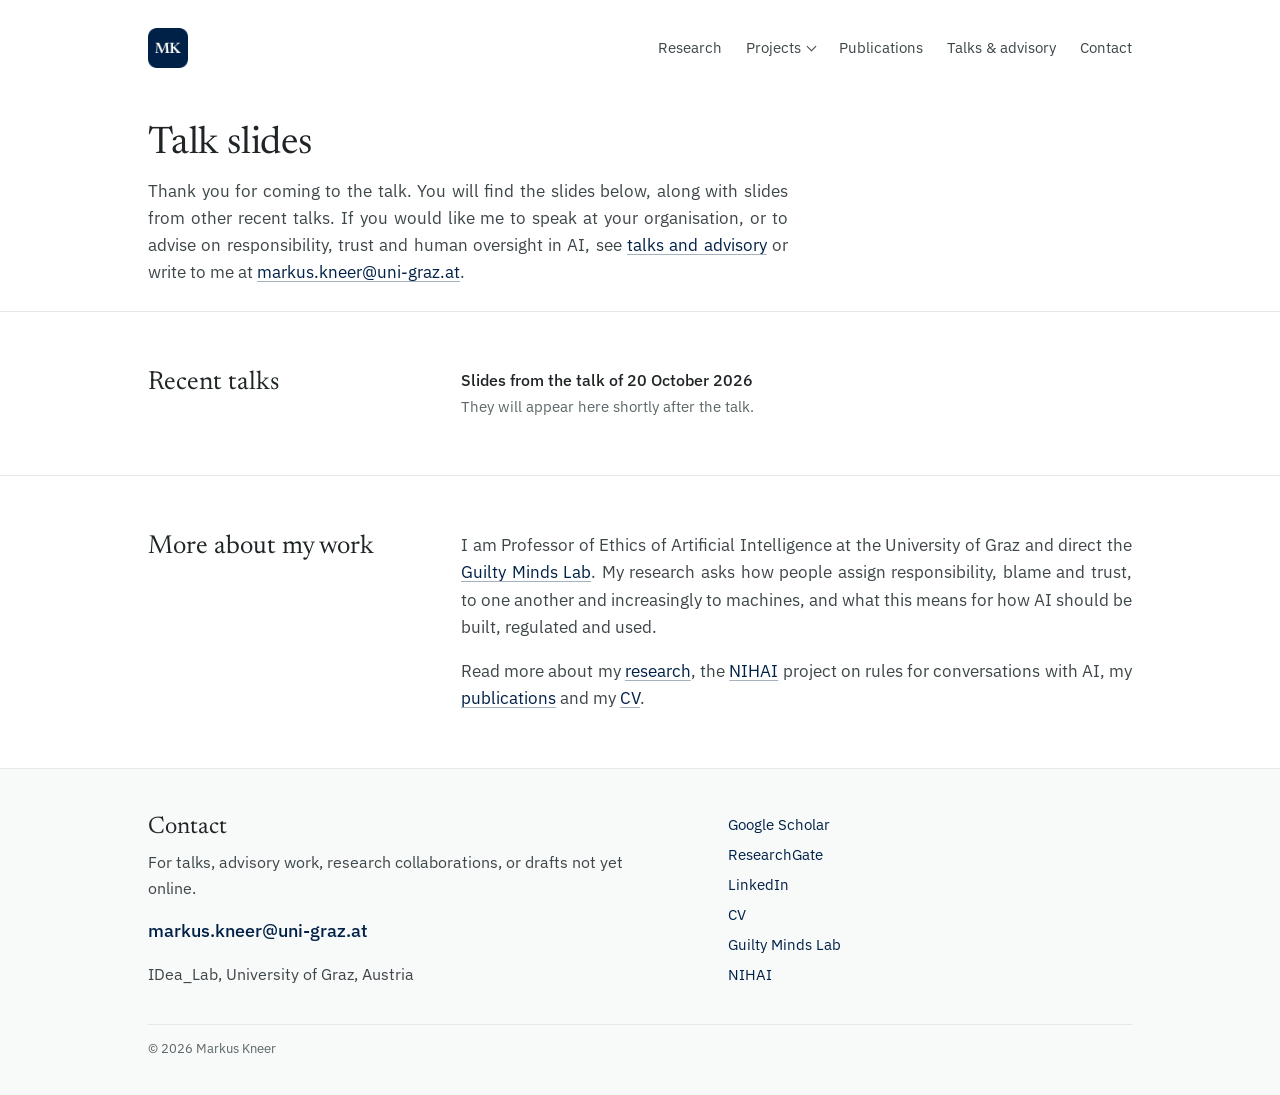
==== slides/index.html @ e05bedcb "Add talk slides page; remove In the media Adds markuskneer.net/slides/ for talk slides (reached by Q" ====
<!doctype html>
<html lang="en">
<head>
<meta charset="utf-8">
<meta name="viewport" content="width=device-width, initial-scale=1">
<title>Talk slides — Markus Kneer</title>
<meta name="description" content="Slides from talks by Markus Kneer, Professor of Ethics of Artificial Intelligence at the University of Graz.">
<link rel="canonical" href="https://www.markuskneer.net/slides/">
<link rel="icon" href="../favicon.ico?v=3" sizes="16x16 32x32 48x48">
<link rel="icon" type="image/png" sizes="192x192" href="../favicon-192.png?v=3">
<link rel="apple-touch-icon" href="../apple-touch-icon.png?v=3">
<meta property="og:type" content="website">
<meta property="og:site_name" content="Markus Kneer">
<meta property="og:locale" content="en_GB">
<meta property="og:title" content="Talk slides — Markus Kneer">
<meta property="og:description" content="Slides from talks by Markus Kneer, Professor of Ethics of Artificial Intelligence at the University of Graz.">
<meta property="og:url" content="https://www.markuskneer.net/slides/">
<meta property="og:image" content="https://www.markuskneer.net/images/og-card.jpg?v=3">
<meta property="og:image:width" content="1200">
<meta property="og:image:height" content="630">
<meta property="og:image:alt" content="Markus Kneer, Professor of Ethics of Artificial Intelligence, University of Graz">
<meta name="twitter:card" content="summary_large_image">
<link rel="preconnect" href="https://fonts.googleapis.com">
<link rel="preconnect" href="https://fonts.gstatic.com" crossorigin>
<link href="https://fonts.googleapis.com/css2?family=Newsreader:ital,opsz,wght@0,6..72,400;0,6..72,500;1,6..72,400&family=IBM+Plex+Sans:wght@400;500;600&display=swap" rel="stylesheet">
<link rel="stylesheet" href="../style.css?v=2026-10-20i">
<script>document.documentElement.classList.add('js');</script>
<script src="../nav.js?v=2026-10-20b" defer></script>
</head>
<body>

<header class="site-header">
  <div class="wrap">
    <a class="brand" href="../index.html"><img class="brand-mark" src="../favicon-192.png?v=3" width="40" height="40" alt="Markus Kneer, home page"></a>
    <button class="nav-toggle" type="button" aria-expanded="false" aria-controls="site-nav"><span class="nav-toggle-bars" aria-hidden="true"></span><span class="visually-hidden">Menu</span></button>
    <nav class="site-nav" id="site-nav" aria-label="Site">
      <a href="../index.html#research">Research</a>
      <details class="nav-menu">
        <summary>Projects</summary>
        <div class="nav-menu-list">
          <a href="../index.html#guilty-minds-lab">Guilty Minds Lab</a>
          <a href="../index.html#nihai">NIHAI</a>
        </div>
      </details>
      <a href="../index.html#publications">Publications</a>
      <a href="../index.html#talks">Talks &amp; advisory</a>
      <a href="../index.html#contact">Contact</a>
    </nav>
  </div>
</header>

<main>
<div class="wrap page-title">
  <h1>Talk slides</h1>
  <p>Thank you for coming to the talk. You will find the slides below, along with slides from other recent talks. If you would like me to speak at your organisation, or to advise on responsibility, trust and human oversight in AI, see <a href="../index.html#talks">talks and advisory</a> or write to me at <a href="mailto:markus.kneer@uni-graz.at">markus.kneer@uni-graz.at</a>.</p>
</div>

<section class="section">
  <div class="wrap">
    <div class="section-head">
      <h2>Recent talks</h2>
    </div>
    <div class="section-body">
      <ul class="pubs">
        <li><span class="t">Slides from the talk of 20 October 2026</span><span class="v">They will appear here shortly after the talk.</span></li>
      </ul>
    </div>
  </div>
</section>

<section class="section">
  <div class="wrap">
    <div class="section-head">
      <h2>More about my work</h2>
    </div>
    <div class="section-body">
      <p>I am Professor of Ethics of Artificial Intelligence at the University of Graz and direct the <a href="../guiltymindslab.html">Guilty Minds Lab</a>. My research asks how people assign responsibility, blame and trust, to one another and increasingly to machines, and what this means for how AI should be built, regulated and used.</p>
      <p>Read more about my <a href="../index.html#research">research</a>, the <a href="../nihai.html">NIHAI</a> project on rules for conversations with AI, my <a href="../publications.html">publications</a> and my <a href="../cv.pdf">CV</a>.</p>
    </div>
  </div>
</section>
</main>

<footer class="site-footer" id="contact">
  <div class="wrap">
    <div class="contact">
      <h2>Contact</h2>
      <p>For talks, advisory work, research collaborations, or drafts not yet online.</p>
      <p><a class="mail" href="mailto:markus.kneer@uni-graz.at">markus.kneer@uni-graz.at</a></p>
      <p>IDea_Lab, University of Graz, Austria</p>
    </div>
    <div class="links">
      <a href="https://scholar.google.com/citations?user=6dFvixUAAAAJ">Google Scholar</a>
      <a href="https://www.researchgate.net/profile/Markus-Kneer">ResearchGate</a>
      <a href="https://www.linkedin.com/in/markus-kneer-b809306/">LinkedIn</a>
      <a href="../cv.pdf">CV</a>
      <a href="../guiltymindslab.html">Guilty Minds Lab</a>
      <a href="../nihai.html">NIHAI</a>
    </div>
    <div class="colophon">© 2026 Markus Kneer</div>
  </div>
</footer>

</body>
</html>
---- style.css ----
/* markuskneer.net — site stylesheet
   One accent colour (Oxford blue, #002147), white ground, serif headings, sans body. */

:root {
  --ink: #1f2426;
  --ink-2: #3d4649;
  --ink-3: #5b6668;
  --rule: #e4e8e9;
  --ground: #ffffff;
  --ground-2: #f8f9f9;
  --accent: #002147;
  --accent-dark: #00152E;
  --serif: 'Newsreader', 'Iowan Old Style', 'Palatino Linotype', Georgia, serif;
  --sans: 'IBM Plex Sans', 'Helvetica Neue', Helvetica, Arial, sans-serif;
}

* { box-sizing: border-box; }

html { scroll-behavior: smooth; }

body {
  margin: 0;
  background: var(--ground);
  color: var(--ink);
  font-family: var(--sans);
  font-size: 17px;
  line-height: 1.6;
  -webkit-font-smoothing: antialiased;
}

a { color: var(--accent); text-decoration: none; }
a:hover { color: var(--accent-dark); text-decoration: underline; text-underline-offset: 3px; }
a:focus-visible { outline: 2px solid var(--accent); outline-offset: 3px; border-radius: 2px; }

p { margin: 0 0 1em 0; }
p:last-child { margin-bottom: 0; }

h1, h2, h3 { font-family: var(--serif); font-weight: 400; margin: 0; color: var(--ink); }
h1 { font-size: 46px; line-height: 1.1; letter-spacing: -0.005em; }
h2 { font-size: 30px; line-height: 1.2; }
h3 { font-size: 21px; line-height: 1.3; font-weight: 500; }

.wrap { width: 100%; max-width: 1040px; margin: 0 auto; padding-left: 28px; padding-right: 28px; }

/* Header */
.site-header { padding: 28px 0 0 0; }
.site-header .wrap { display: flex; flex-wrap: wrap; align-items: center; justify-content: space-between; gap: 12px 32px; }
.brand { display: inline-flex; border-radius: 9px; }
.brand-mark { display: block; width: 40px; height: 40px; }
.brand:hover .brand-mark { opacity: 0.88; }
.site-nav { display: flex; flex-wrap: wrap; gap: 6px 24px; font-size: 15px; }
.site-nav a { color: var(--ink-2); padding: 6px 0; }
.site-nav a:hover, .site-nav [aria-current] { color: var(--ink); }
.site-nav [aria-current] { border-bottom: 1.5px solid var(--accent); text-decoration: none; }

/* Projects dropdown in the header */
.nav-menu { position: relative; }
.nav-menu summary { list-style: none; cursor: pointer; color: var(--ink-2); padding: 6px 0; }
.nav-menu summary::-webkit-details-marker { display: none; }
.nav-menu summary::after {
  content: ""; display: inline-block; width: 6px; height: 6px; margin-left: 7px; vertical-align: 3px;
  border-right: 1.5px solid currentColor; border-bottom: 1.5px solid currentColor; transform: rotate(45deg);
}
.nav-menu[open] summary::after { transform: rotate(-135deg); vertical-align: 0; }
.nav-menu summary:hover, .nav-menu[open] summary { color: var(--ink); }
.nav-menu summary:focus-visible { outline: 2px solid var(--accent); outline-offset: 3px; border-radius: 2px; }
.nav-menu-list {
  position: absolute; top: 100%; left: -14px; z-index: 10; min-width: 190px; margin-top: 6px; padding: 6px 0;
  display: flex; flex-direction: column; background: var(--ground);
  border: 1px solid var(--rule); border-radius: 6px; box-shadow: 0 6px 20px rgba(31, 36, 38, 0.08);
}
.site-nav .nav-menu-list a { padding: 8px 14px; white-space: nowrap; }
.site-nav .nav-menu-list a:hover { background: var(--ground-2); text-decoration: none; }

/* Intro: name, details and text beside the portrait; on phones name, details, portrait, text */
.intro { padding: 72px 0 64px 0; }
.intro .wrap {
  display: grid; grid-template-columns: minmax(0, 1fr) minmax(220px, 300px);
  grid-template-areas: "name portrait" "meta portrait" "body portrait"; grid-template-rows: auto auto 1fr;
  column-gap: 56px; align-items: start;
}
.intro-name { grid-area: name; }
.intro-meta { grid-area: meta; min-width: 0; }
.intro-body { grid-area: body; min-width: 0; }
.intro .degrees { font-size: 15px; color: var(--ink-3); margin: 12px 0 0 0; line-height: 1.5; }
.intro .role { font-size: 16px; color: var(--ink-2); margin: 6px 0 26px 0; line-height: 1.5; }
.intro .lede { font-size: 19px; line-height: 1.55; color: var(--ink-2); max-width: 600px; }
.intro-links { display: flex; flex-wrap: wrap; gap: 8px 24px; margin-top: 28px; font-size: 15px; font-weight: 500; }
.portrait { grid-area: portrait; margin: 0; }
.portrait img { display: block; width: 100%; height: auto; border-radius: 4px; }

/* Sections */
.section { padding: 56px 0; border-top: 1px solid var(--rule); }
.section .wrap { display: flex; flex-wrap: wrap; gap: 24px 56px; }
.section-head { flex: 1 1 220px; max-width: 260px; min-width: 0; }
.section-head h2 { font-size: 26px; }
.section-head .kicker { font-size: 13px; letter-spacing: 0.1em; text-transform: uppercase; color: var(--accent); font-weight: 600; margin-bottom: 10px; }
.section-body { flex: 3 1 560px; min-width: 0; color: var(--ink-2); }
.section-body > p { max-width: 680px; }

/* Research themes */
.themes { display: flex; flex-wrap: wrap; gap: 44px 40px; margin-top: 40px; }
.theme { flex: 1 1 300px; min-width: 0; border-top: 1px solid var(--rule); padding-top: 22px; }
.theme h3 { margin-bottom: 8px; }
.theme p { font-size: 16px; }
.theme .refs { font-size: 14px; color: var(--ink-3); margin-top: 6px; }
.more { margin-top: 28px; padding-top: 20px; border-top: 1px solid var(--rule); font-size: 16px; max-width: 680px; }

/* Projects */
.projects { display: flex; flex-direction: column; gap: 24px; }
.project { scroll-margin-top: 32px; }
.project + .project { border-top: 1px solid var(--rule); padding-top: 24px; }
.project h3 { margin-bottom: 6px; }
.project p { font-size: 16px; }

/* Publication lists */
.pubs { list-style: none; margin: 0; padding: 0; }
.pubs li { padding: 14px 0; font-size: 16px; }
.pubs li + li { border-top: 1px solid var(--rule); }
.pubs li:first-child { padding-top: 0; }
.pubs li:last-child { padding-bottom: 0; }
.pubs .t { color: var(--ink); font-weight: 500; }
.pubs .v { color: var(--ink-3); font-size: 15px; display: block; margin-top: 2px; }
.pubs .note { color: var(--accent); font-size: 14px; }
.pubs-all { margin-top: 18px; font-size: 15px; font-weight: 500; }

/* Publications page */
.page-title { padding-top: 56px; padding-bottom: 24px; }
.page-title h1 { font-size: 38px; }
.page-title p { color: var(--ink-2); max-width: 640px; margin-top: 12px; }
.pubs-full { padding-top: 8px; padding-bottom: 72px; }
.pubs-full h2 { font-size: 22px; margin: 36px 0 10px 0; }
.pubs-full .pubs li { font-size: 16px; line-height: 1.5; }
.pubs-full .pubs li a.doc { white-space: nowrap; font-size: 14px; font-weight: 500; margin-left: 6px; }

/* Footer */
.site-footer { border-top: 1px solid var(--rule); background: var(--ground-2); padding: 44px 0 36px 0; }
.site-footer .wrap { display: flex; flex-wrap: wrap; gap: 24px 56px; }
.site-footer h2 { font-size: 24px; margin-bottom: 8px; }
.contact { flex: 1 1 320px; min-width: 0; color: var(--ink-2); font-size: 16px; }
.contact .mail { font-size: 18px; font-weight: 500; }
.links { flex: 1 1 200px; min-width: 0; display: flex; flex-direction: column; gap: 6px; font-size: 15px; }
.colophon { flex: 1 1 100%; margin-top: 12px; padding-top: 14px; border-top: 1px solid var(--rule); font-size: 13px; color: var(--ink-3); }

@media (max-width: 640px) {
  body { font-size: 16px; }
  h1 { font-size: 36px; }
  .intro { padding: 36px 0 40px 0; }
  .intro .lede { font-size: 17px; }
  .section { padding: 40px 0; }
  .section-head { max-width: none; }
}

/* Numbered aims and figures inside a section (NIHAI page) */
.aims { max-width: 680px; margin: 0 0 1em 0; padding-left: 1.4em; }
.aims li { margin-bottom: 0.5em; padding-left: 0.2em; }
.figure { margin: 32px 0 0 0; }
.figure img { display: block; width: 100%; height: auto; }
.figure figcaption { font-size: 14px; color: var(--ink-3); margin-top: 10px; }

/* Justified running text, hyphenated so that narrow columns do not open gaps */
.intro .lede, .section-body p, .page-title p, .aims li {
  text-align: justify; -webkit-hyphens: auto; hyphens: auto;
}

/* Menu button, shown only on narrow screens */
.nav-toggle { display: none; }
.visually-hidden {
  position: absolute; width: 1px; height: 1px; padding: 0; margin: -1px; overflow: hidden;
  clip: rect(0, 0, 0, 0); white-space: nowrap; border: 0;
}

@media (max-width: 760px) {
  .site-header { padding-top: 16px; }
  .site-header .wrap { align-items: center; row-gap: 0; }
  .nav-toggle {
    display: inline-flex; align-items: center; justify-content: center; width: 44px; height: 44px;
    margin-right: -10px; padding: 0; background: none; border: 0; color: var(--ink); cursor: pointer;
  }
  .nav-toggle:focus-visible { outline: 2px solid var(--accent); outline-offset: 2px; border-radius: 4px; }
  .nav-toggle-bars, .nav-toggle-bars::before, .nav-toggle-bars::after {
    display: block; width: 22px; height: 1.5px; background: currentColor; transition: transform 0.2s, opacity 0.2s;
  }
  .nav-toggle-bars { position: relative; }
  .nav-toggle-bars::before, .nav-toggle-bars::after { content: ""; position: absolute; left: 0; }
  .nav-toggle-bars::before { top: -7px; }
  .nav-toggle-bars::after { top: 7px; }
  .nav-open .nav-toggle-bars { background: transparent; }
  .nav-open .nav-toggle-bars::before { transform: translateY(7px) rotate(45deg); }
  .nav-open .nav-toggle-bars::after { transform: translateY(-7px) rotate(-45deg); }

  .js .site-nav { display: none; }
  .js .nav-open .site-nav { display: flex; }
  .site-nav {
    flex-basis: 100%; flex-direction: column; flex-wrap: nowrap; gap: 0; margin-top: 12px;
    font-size: 17px; border-top: 1px solid var(--rule);
  }
  .site-nav > a, .nav-menu summary { display: block; padding: 13px 0; border-bottom: 1px solid var(--rule); }
  .site-nav [aria-current] { border-bottom: 1px solid var(--rule); color: var(--accent); font-weight: 500; }
  .nav-menu-list {
    position: static; min-width: 0; margin: 0; padding: 4px 0 8px 16px;
    border: 0; border-bottom: 1px solid var(--rule); border-radius: 0; box-shadow: none; background: none;
  }
  .site-nav .nav-menu-list a { padding: 9px 0; }
  .site-nav .nav-menu-list a:hover { background: none; }

  .brand-mark { width: 36px; height: 36px; }
  .intro .wrap { grid-template-columns: minmax(0, 1fr); grid-template-areas: "name" "meta" "portrait" "body"; grid-template-rows: none; }
  .intro .role { margin-bottom: 0; }
  .portrait { max-width: 280px; margin: 24px 0 26px 0; }
}

/* Links inside running text are underlined: the dark blue is close to the text colour */
.intro .lede a, .section-body p a, .page-title p a, .aims a {
  text-decoration: underline; text-decoration-thickness: 1px; text-underline-offset: 3px;
  text-decoration-color: rgba(0, 33, 71, 0.35);
}
.intro .lede a:hover, .section-body p a:hover, .page-title p a:hover, .aims a:hover { text-decoration-color: currentColor; }

/* Talks, policy and advisory: sub-headings and topic list */
.section-body .sub { font-size: 21px; margin: 40px 0 14px 0; }
.topics { list-style: none; margin: 0; padding: 0; max-width: 680px; }
.topics li {
  position: relative; padding-left: 20px; margin-bottom: 12px;
  text-align: justify; -webkit-hyphens: auto; hyphens: auto;
}
.topics li::before { content: ""; position: absolute; left: 0; top: 0.8em; width: 9px; height: 1.5px; background: var(--accent); }
.topics strong { color: var(--ink); font-weight: 600; }

/* Engagements and media: collapsed rows that open on click */
.more-lists { margin-top: 40px; max-width: 680px; }
.more-list + .more-list { border-top: 1px solid var(--rule); }
.more-list summary {
  list-style: none; cursor: pointer; display: flex; align-items: center; justify-content: space-between;
  padding: 14px 0; font-family: var(--serif); font-size: 21px; font-weight: 500; color: var(--ink);
}
.more-list summary::-webkit-details-marker { display: none; }
.more-list summary::after {
  content: ""; flex: none; width: 8px; height: 8px; margin: 0 6px 6px 16px;
  border-right: 1.5px solid var(--ink-3); border-bottom: 1.5px solid var(--ink-3); transform: rotate(45deg);
}
.more-list[open] summary::after { transform: rotate(-135deg); margin-bottom: -4px; }
.more-list summary:hover, .more-list summary:hover::after { color: var(--accent); border-color: var(--accent); }
.more-list summary:focus-visible { outline: 2px solid var(--accent); outline-offset: 3px; border-radius: 2px; }
.more-list .pubs { padding-bottom: 18px; }
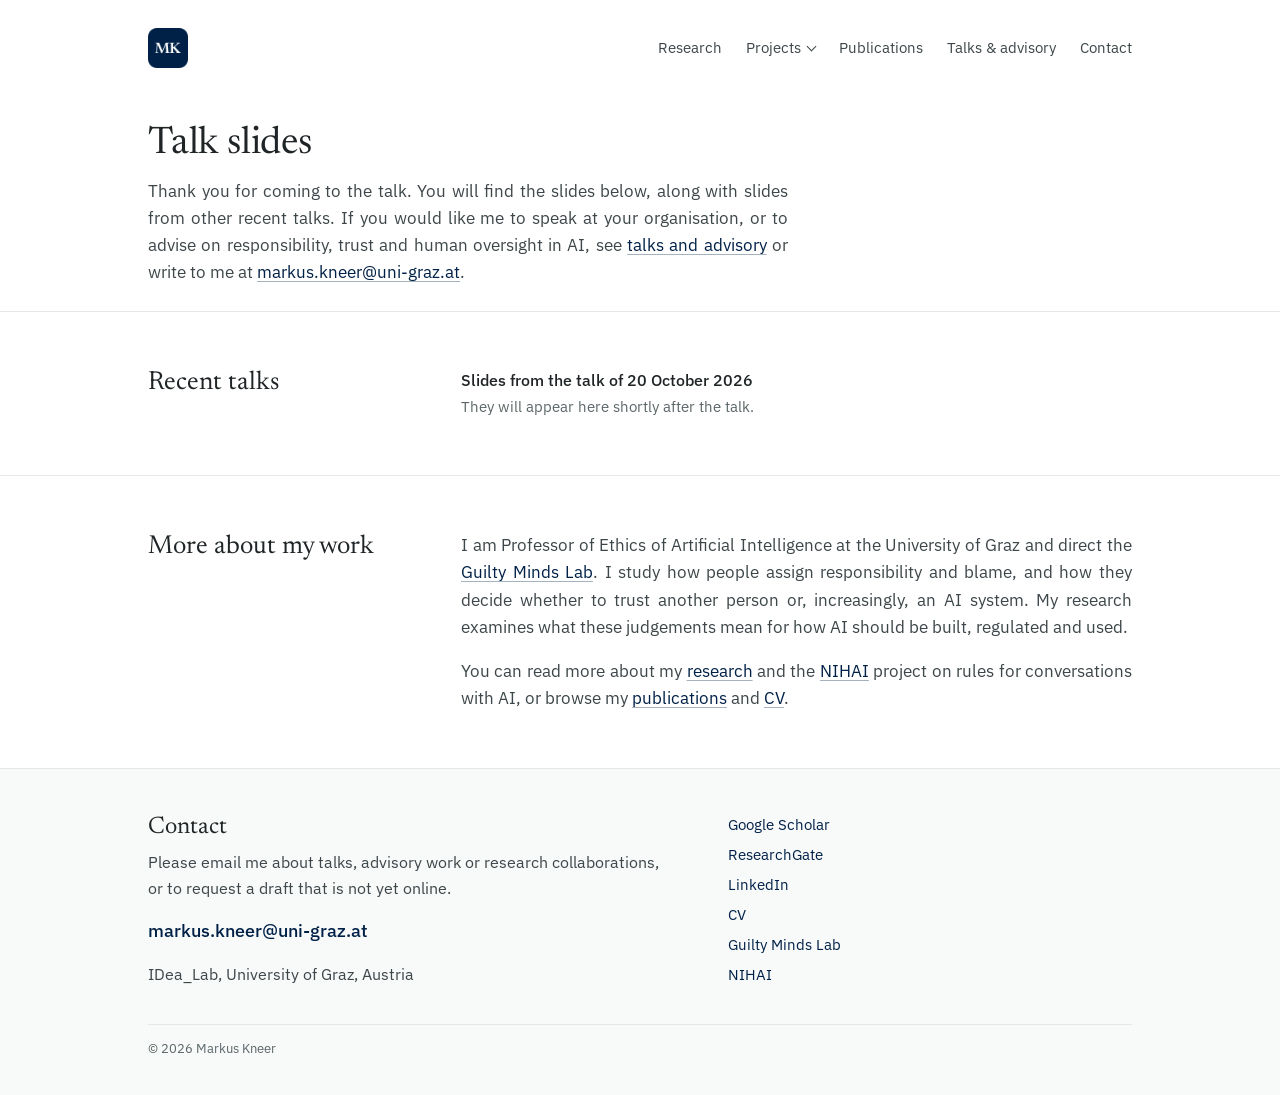
==== commit 2ccd8955: "Refine website copy for clarity and a more natural voice" ====
--- a/slides/index.html
+++ b/slides/index.html
@@ -74,8 +74,8 @@
       <h2>More about my work</h2>
     </div>
     <div class="section-body">
-      <p>I am Professor of Ethics of Artificial Intelligence at the University of Graz and direct the <a href="../guiltymindslab.html">Guilty Minds Lab</a>. My research asks how people assign responsibility, blame and trust, to one another and increasingly to machines, and what this means for how AI should be built, regulated and used.</p>
-      <p>Read more about my <a href="../index.html#research">research</a>, the <a href="../nihai.html">NIHAI</a> project on rules for conversations with AI, my <a href="../publications.html">publications</a> and my <a href="../cv.pdf">CV</a>.</p>
+      <p>I am Professor of Ethics of Artificial Intelligence at the University of Graz and direct the <a href="../guiltymindslab.html">Guilty Minds Lab</a>. I study how people assign responsibility and blame, and how they decide whether to trust another person or, increasingly, an AI system. My research examines what these judgements mean for how AI should be built, regulated and used.</p>
+      <p>You can read more about my <a href="../index.html#research">research</a> and the <a href="../nihai.html">NIHAI</a> project on rules for conversations with AI, or browse my <a href="../publications.html">publications</a> and <a href="../cv.pdf">CV</a>.</p>
     </div>
   </div>
 </section>
@@ -85,7 +85,7 @@
   <div class="wrap">
     <div class="contact">
       <h2>Contact</h2>
-      <p>For talks, advisory work, research collaborations, or drafts not yet online.</p>
+      <p>Please email me about talks, advisory work or research collaborations, or to request a draft that is not yet online.</p>
       <p><a class="mail" href="mailto:markus.kneer@uni-graz.at">markus.kneer@uni-graz.at</a></p>
       <p>IDea_Lab, University of Graz, Austria</p>
     </div>
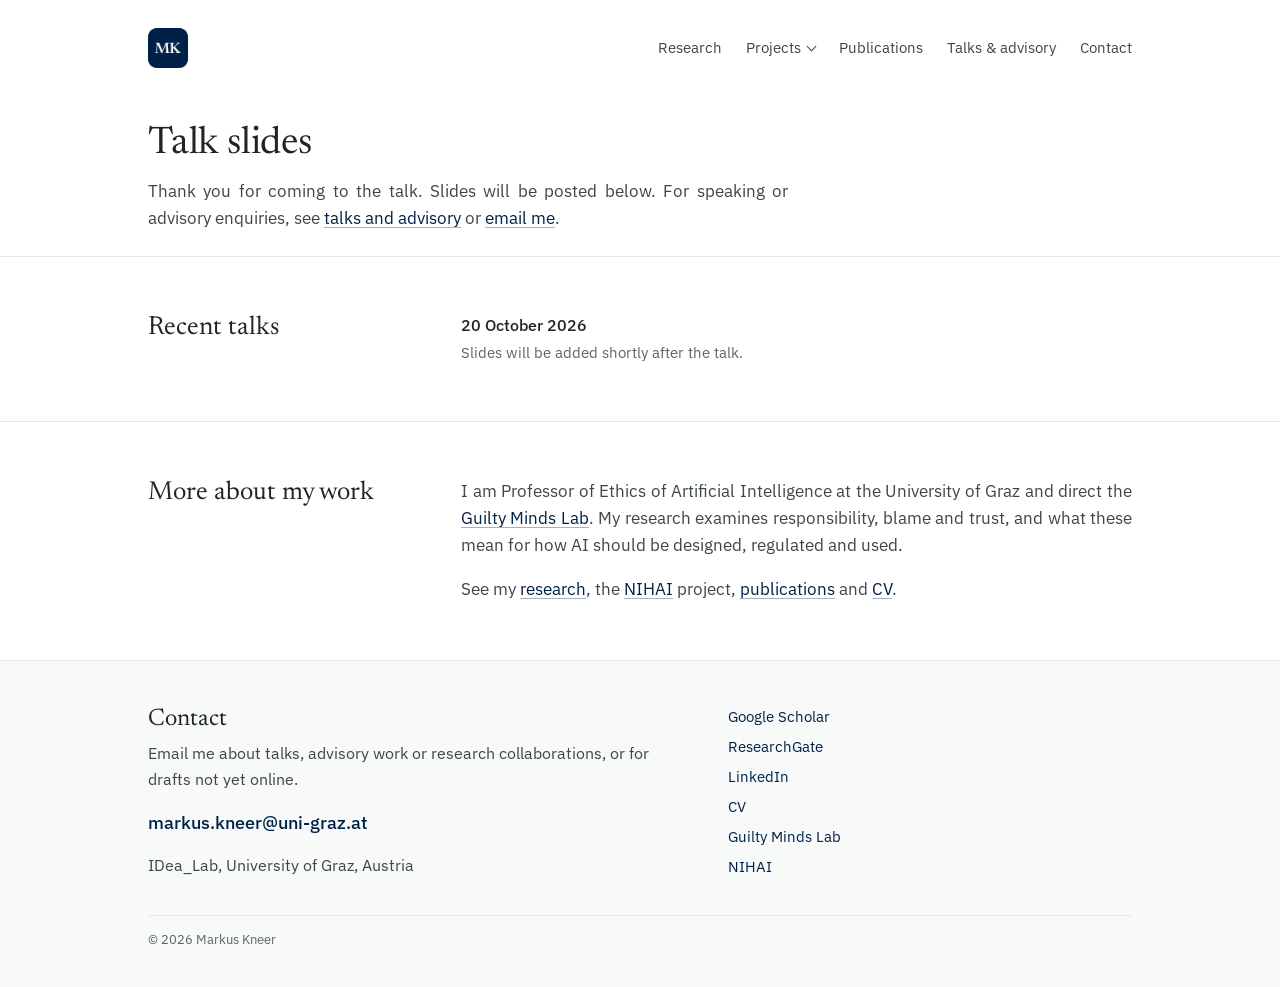
==== commit 153ed2e2: "Shorten and simplify the talk slides page" ====
--- a/slides/index.html
+++ b/slides/index.html
@@ -52,7 +52,7 @@
 <main>
 <div class="wrap page-title">
   <h1>Talk slides</h1>
-  <p>Thank you for coming to the talk. You will find the slides below, along with slides from other recent talks. If you would like me to speak at your organisation, or to advise on responsibility, trust and human oversight in AI, see <a href="../index.html#talks">talks and advisory</a> or write to me at <a href="mailto:markus.kneer@uni-graz.at">markus.kneer@uni-graz.at</a>.</p>
+  <p>Thank you for coming to the talk. Slides will be posted below. For speaking or advisory enquiries, see <a href="../index.html#talks">talks and advisory</a> or <a href="mailto:markus.kneer@uni-graz.at">email me</a>.</p>
 </div>
 
 <section class="section">
@@ -62,7 +62,7 @@
     </div>
     <div class="section-body">
       <ul class="pubs">
-        <li><span class="t">Slides from the talk of 20 October 2026</span><span class="v">They will appear here shortly after the talk.</span></li>
+        <li><span class="t">20 October 2026</span><span class="v">Slides will be added shortly after the talk.</span></li>
       </ul>
     </div>
   </div>
@@ -74,8 +74,8 @@
       <h2>More about my work</h2>
     </div>
     <div class="section-body">
-      <p>I am Professor of Ethics of Artificial Intelligence at the University of Graz and direct the <a href="../guiltymindslab.html">Guilty Minds Lab</a>. I study how people assign responsibility and blame, and how they decide whether to trust another person or, increasingly, an AI system. My research examines what these judgements mean for how AI should be built, regulated and used.</p>
-      <p>You can read more about my <a href="../index.html#research">research</a> and the <a href="../nihai.html">NIHAI</a> project on rules for conversations with AI, or browse my <a href="../publications.html">publications</a> and <a href="../cv.pdf">CV</a>.</p>
+      <p>I am Professor of Ethics of Artificial Intelligence at the University of Graz and direct the <a href="../guiltymindslab.html">Guilty Minds Lab</a>. My research examines responsibility, blame and trust, and what these mean for how AI should be designed, regulated and used.</p>
+      <p>See my <a href="../index.html#research">research</a>, the <a href="../nihai.html">NIHAI</a> project, <a href="../publications.html">publications</a> and <a href="../cv.pdf">CV</a>.</p>
     </div>
   </div>
 </section>
@@ -85,7 +85,7 @@
   <div class="wrap">
     <div class="contact">
       <h2>Contact</h2>
-      <p>Please email me about talks, advisory work or research collaborations, or to request a draft that is not yet online.</p>
+      <p>Email me about talks, advisory work or research collaborations, or for drafts not yet online.</p>
       <p><a class="mail" href="mailto:markus.kneer@uni-graz.at">markus.kneer@uni-graz.at</a></p>
       <p>IDea_Lab, University of Graz, Austria</p>
     </div>
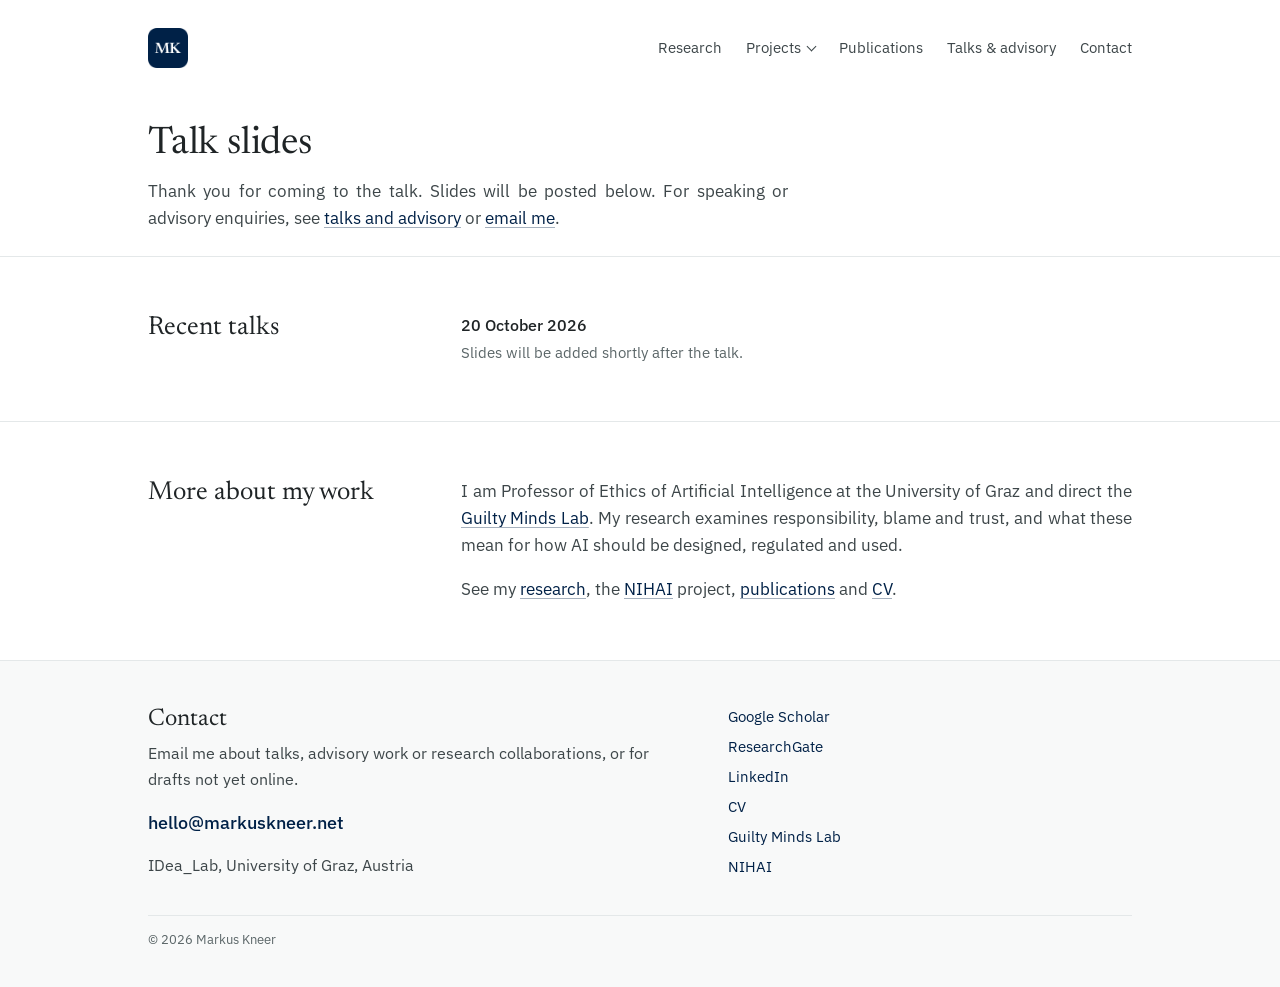
==== commit bebb7888: "Use hello@markuskneer.net everywhere; move CV into files/ Replaces the university address with hello" ====
--- a/slides/index.html
+++ b/slides/index.html
@@ -52,7 +52,7 @@
 <main>
 <div class="wrap page-title">
   <h1>Talk slides</h1>
-  <p>Thank you for coming to the talk. Slides will be posted below. For speaking or advisory enquiries, see <a href="../index.html#talks">talks and advisory</a> or <a href="mailto:markus.kneer@uni-graz.at">email me</a>.</p>
+  <p>Thank you for coming to the talk. Slides will be posted below. For speaking or advisory enquiries, see <a href="../index.html#talks">talks and advisory</a> or <a href="mailto:hello@markuskneer.net">email me</a>.</p>
 </div>
 
 <section class="section">
@@ -75,7 +75,7 @@
     </div>
     <div class="section-body">
       <p>I am Professor of Ethics of Artificial Intelligence at the University of Graz and direct the <a href="../guiltymindslab.html">Guilty Minds Lab</a>. My research examines responsibility, blame and trust, and what these mean for how AI should be designed, regulated and used.</p>
-      <p>See my <a href="../index.html#research">research</a>, the <a href="../nihai.html">NIHAI</a> project, <a href="../publications.html">publications</a> and <a href="../cv.pdf">CV</a>.</p>
+      <p>See my <a href="../index.html#research">research</a>, the <a href="../nihai.html">NIHAI</a> project, <a href="../publications.html">publications</a> and <a href="../files/Markus-Kneer-CV.pdf">CV</a>.</p>
     </div>
   </div>
 </section>
@@ -86,14 +86,14 @@
     <div class="contact">
       <h2>Contact</h2>
       <p>Email me about talks, advisory work or research collaborations, or for drafts not yet online.</p>
-      <p><a class="mail" href="mailto:markus.kneer@uni-graz.at">markus.kneer@uni-graz.at</a></p>
+      <p><a class="mail" href="mailto:hello@markuskneer.net">hello@markuskneer.net</a></p>
       <p>IDea_Lab, University of Graz, Austria</p>
     </div>
     <div class="links">
       <a href="https://scholar.google.com/citations?user=6dFvixUAAAAJ">Google Scholar</a>
       <a href="https://www.researchgate.net/profile/Markus-Kneer">ResearchGate</a>
       <a href="https://www.linkedin.com/in/markus-kneer-b809306/">LinkedIn</a>
-      <a href="../cv.pdf">CV</a>
+      <a href="../files/Markus-Kneer-CV.pdf">CV</a>
       <a href="../guiltymindslab.html">Guilty Minds Lab</a>
       <a href="../nihai.html">NIHAI</a>
     </div>
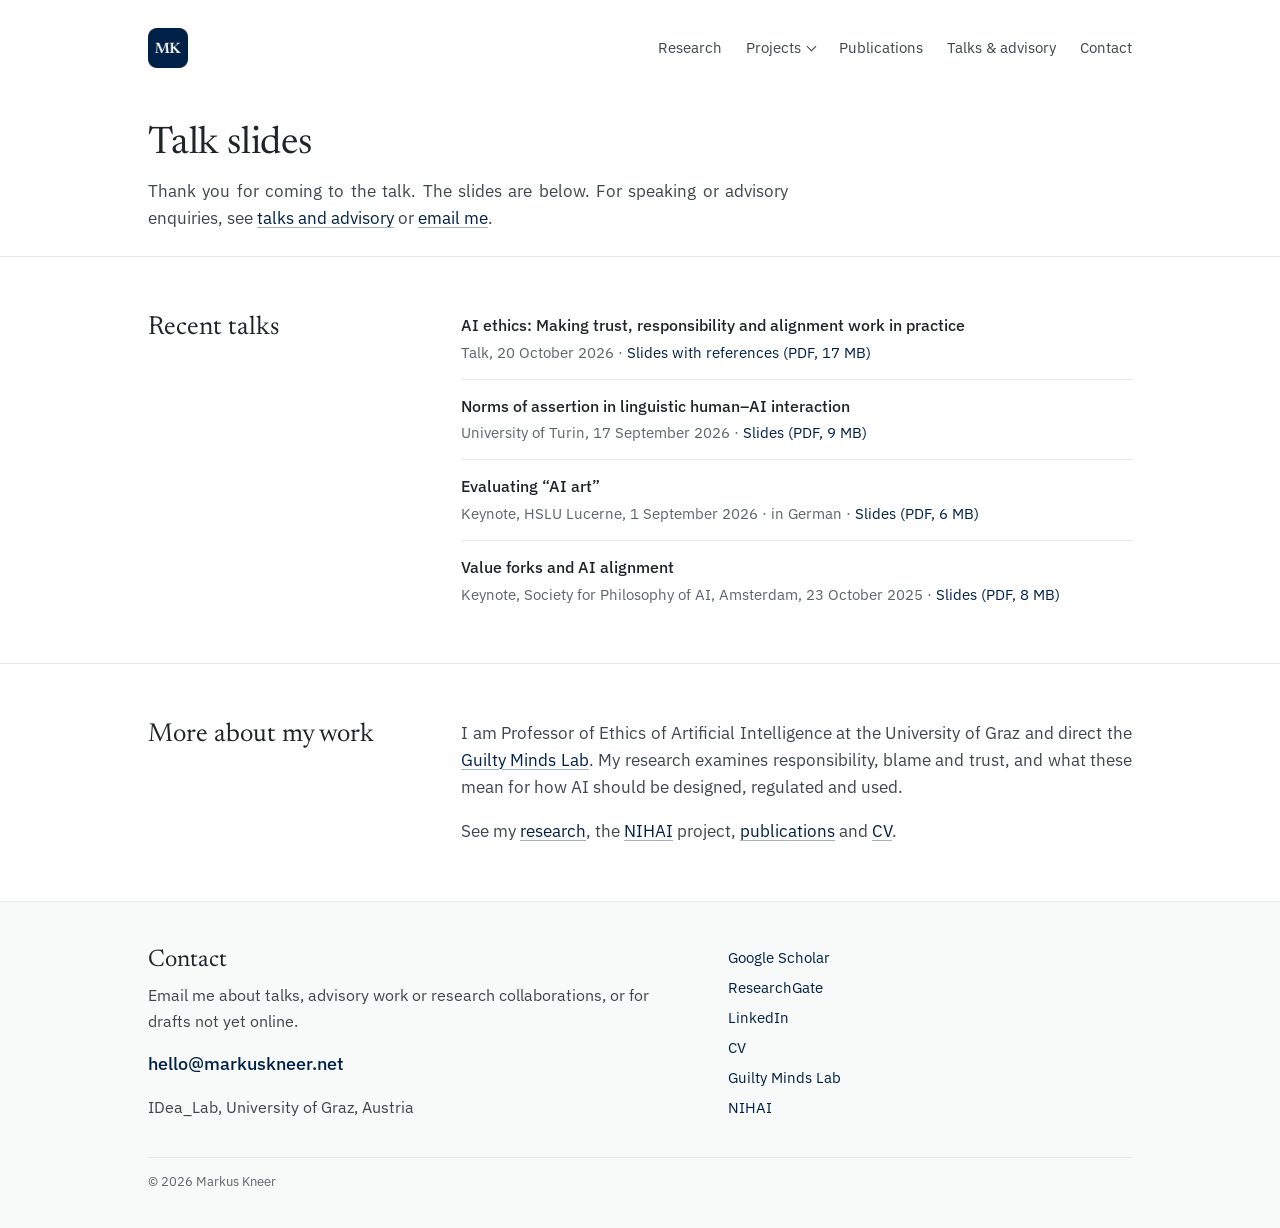
==== commit c624112b: "Add slides from four talks; update selected engagements Adds PDFs for the Swiss Re talk (Oct 2026), " ====
--- a/slides/index.html
+++ b/slides/index.html
@@ -23,7 +23,7 @@
 <link rel="preconnect" href="https://fonts.googleapis.com">
 <link rel="preconnect" href="https://fonts.gstatic.com" crossorigin>
 <link href="https://fonts.googleapis.com/css2?family=Newsreader:ital,opsz,wght@0,6..72,400;0,6..72,500;1,6..72,400&family=IBM+Plex+Sans:wght@400;500;600&display=swap" rel="stylesheet">
-<link rel="stylesheet" href="../style.css?v=2026-10-20i">
+<link rel="stylesheet" href="../style.css?v=2026-10-21a">
 <script>document.documentElement.classList.add('js');</script>
 <script src="../nav.js?v=2026-10-20b" defer></script>
 </head>
@@ -52,7 +52,7 @@
 <main>
 <div class="wrap page-title">
   <h1>Talk slides</h1>
-  <p>Thank you for coming to the talk. Slides will be posted below. For speaking or advisory enquiries, see <a href="../index.html#talks">talks and advisory</a> or <a href="mailto:hello@markuskneer.net">email me</a>.</p>
+  <p>Thank you for coming to the talk. The slides are below. For speaking or advisory enquiries, see <a href="../index.html#talks">talks and advisory</a> or <a href="mailto:hello@markuskneer.net">email me</a>.</p>
 </div>
 
 <section class="section">
@@ -62,7 +62,10 @@
     </div>
     <div class="section-body">
       <ul class="pubs">
-        <li><span class="t">20 October 2026</span><span class="v">Slides will be added shortly after the talk.</span></li>
+        <li><a class="t" href="../files/Markus-Kneer-Slides-AI-Ethics-2026-10.pdf">AI ethics: Making trust, responsibility and alignment work in practice</a><span class="v">Talk, 20 October 2026 · <a href="../files/Markus-Kneer-Slides-AI-Ethics-2026-10.pdf">Slides with references (PDF, 17 MB)</a></span></li>
+        <li><a class="t" href="../files/Markus-Kneer-Slides-Norms-of-Assertion-2026-09.pdf">Norms of assertion in linguistic human–AI interaction</a><span class="v">University of Turin, 17 September 2026 · <a href="../files/Markus-Kneer-Slides-Norms-of-Assertion-2026-09.pdf">Slides (PDF, 9 MB)</a></span></li>
+        <li><a class="t" href="../files/Markus-Kneer-Slides-Evaluating-AI-Art-2026-09.pdf">Evaluating “AI art”</a><span class="v">Keynote, HSLU Lucerne, 1 September 2026 · in German · <a href="../files/Markus-Kneer-Slides-Evaluating-AI-Art-2026-09.pdf">Slides (PDF, 6 MB)</a></span></li>
+        <li><a class="t" href="../files/Markus-Kneer-Slides-Value-Forks-AI-Alignment-2025-10.pdf">Value forks and AI alignment</a><span class="v">Keynote, Society for Philosophy of AI, Amsterdam, 23 October 2025 · <a href="../files/Markus-Kneer-Slides-Value-Forks-AI-Alignment-2025-10.pdf">Slides (PDF, 8 MB)</a></span></li>
       </ul>
     </div>
   </div>
--- a/style.css
+++ b/style.css
@@ -217,7 +217,7 @@
 }
 .intro .lede a:hover, .section-body p a:hover, .page-title p a:hover, .aims a:hover { text-decoration-color: currentColor; }
 
-/* Talks, policy and advisory: sub-headings and topic list */
+/* Talks, policy and advisory: sub-headings, topic list, enquiry button */
 .section-body .sub { font-size: 21px; margin: 40px 0 14px 0; }
 .topics { list-style: none; margin: 0; padding: 0; max-width: 680px; }
 .topics li {
@@ -226,6 +226,12 @@
 }
 .topics li::before { content: ""; position: absolute; left: 0; top: 0.8em; width: 9px; height: 1.5px; background: var(--accent); }
 .topics strong { color: var(--ink); font-weight: 600; }
+.cta { margin-top: 32px; }
+.section-body p a.button {
+  display: inline-block; padding: 12px 22px; border-radius: 6px; background: var(--accent);
+  color: #fff; font-size: 16px; font-weight: 500; line-height: 1.4; text-decoration: none; text-align: center;
+}
+.section-body p a.button:hover { background: var(--accent-dark); color: #fff; text-decoration: none; }
 
 /* Engagements and media: collapsed rows that open on click */
 .more-lists { margin-top: 40px; max-width: 680px; }
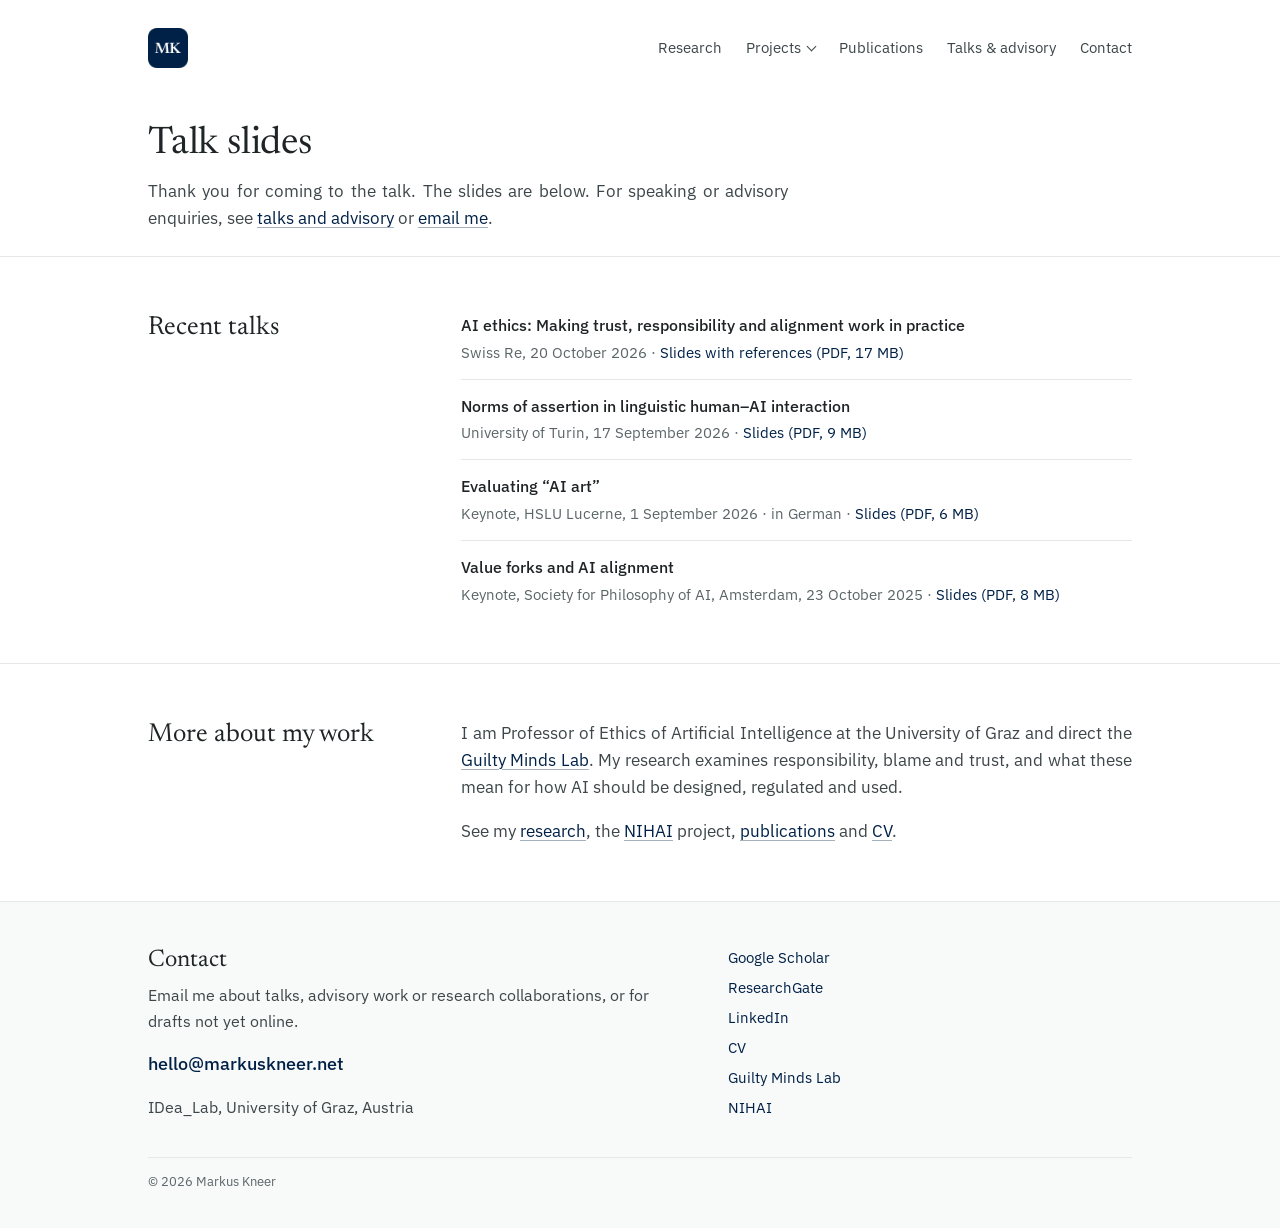
==== commit 53bec171: "Name Swiss Re for the October 2026 talk Shows "Swiss Re, 20 October 2026" on the slides page and add" ====
--- a/slides/index.html
+++ b/slides/index.html
@@ -62,7 +62,7 @@
     </div>
     <div class="section-body">
       <ul class="pubs">
-        <li><a class="t" href="../files/Markus-Kneer-Slides-AI-Ethics-2026-10.pdf">AI ethics: Making trust, responsibility and alignment work in practice</a><span class="v">Talk, 20 October 2026 · <a href="../files/Markus-Kneer-Slides-AI-Ethics-2026-10.pdf">Slides with references (PDF, 17 MB)</a></span></li>
+        <li><a class="t" href="../files/Markus-Kneer-Slides-AI-Ethics-2026-10.pdf">AI ethics: Making trust, responsibility and alignment work in practice</a><span class="v">Swiss Re, 20 October 2026 · <a href="../files/Markus-Kneer-Slides-AI-Ethics-2026-10.pdf">Slides with references (PDF, 17 MB)</a></span></li>
         <li><a class="t" href="../files/Markus-Kneer-Slides-Norms-of-Assertion-2026-09.pdf">Norms of assertion in linguistic human–AI interaction</a><span class="v">University of Turin, 17 September 2026 · <a href="../files/Markus-Kneer-Slides-Norms-of-Assertion-2026-09.pdf">Slides (PDF, 9 MB)</a></span></li>
         <li><a class="t" href="../files/Markus-Kneer-Slides-Evaluating-AI-Art-2026-09.pdf">Evaluating “AI art”</a><span class="v">Keynote, HSLU Lucerne, 1 September 2026 · in German · <a href="../files/Markus-Kneer-Slides-Evaluating-AI-Art-2026-09.pdf">Slides (PDF, 6 MB)</a></span></li>
         <li><a class="t" href="../files/Markus-Kneer-Slides-Value-Forks-AI-Alignment-2025-10.pdf">Value forks and AI alignment</a><span class="v">Keynote, Society for Philosophy of AI, Amsterdam, 23 October 2025 · <a href="../files/Markus-Kneer-Slides-Value-Forks-AI-Alignment-2025-10.pdf">Slides (PDF, 8 MB)</a></span></li>
